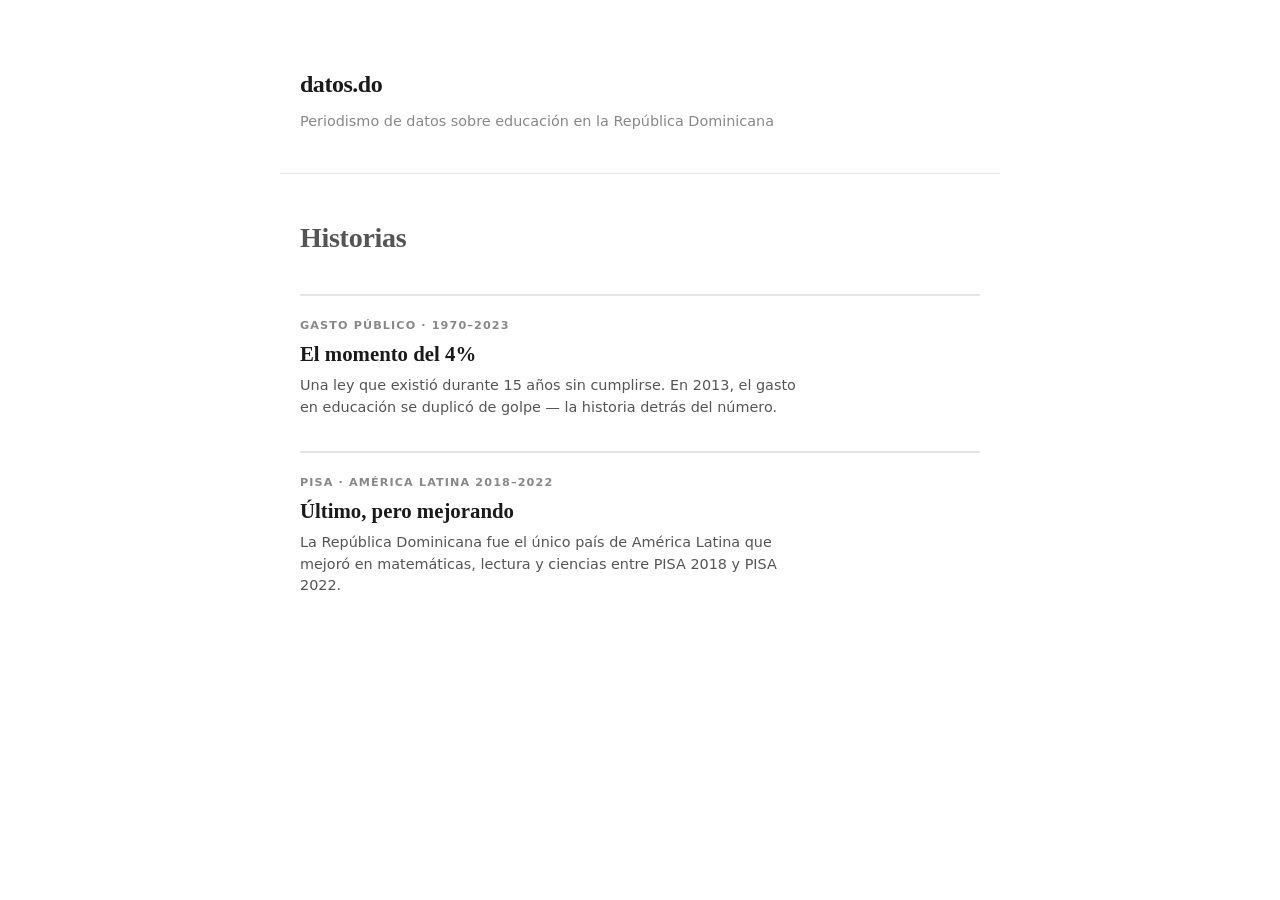
==== index.html @ 89c61c14 "feat: site frontend — homepage, story pages, D3 charts, styles Add all front-end files needed to ren" ====
<!DOCTYPE html>
<html lang="es">
<head>
  <meta charset="UTF-8">
  <meta name="viewport" content="width=device-width, initial-scale=1.0">
  <title>datos.do — Periodismo de datos sobre educación en RD</title>
  <link rel="stylesheet" href="shared/style.css">
</head>
<body>
  <header class="site-header">
    <a href="index.html" class="wordmark">datos.do</a>
    <p class="tagline">Periodismo de datos sobre educación en la República Dominicana</p>
  </header>

  <main class="story-index">
    <h2>Historias</h2>
    <ul class="story-list">
      <li>
        <a href="stories/4pct-moment/index.html" class="story-card">
          <div class="card-dek">Gasto público · 1970–2023</div>
          <h3>El momento del 4%</h3>
          <p class="card-summary">Una ley que existió durante 15 años sin cumplirse. En 2013, el gasto en educación se duplicó de golpe — la historia detrás del número.</p>
        </a>
      </li>
      <li>
        <a href="stories/pisa-trajectory/index.html" class="story-card">
          <div class="card-dek">PISA · América Latina 2018–2022</div>
          <h3>Último, pero mejorando</h3>
          <p class="card-summary">La República Dominicana fue el único país de América Latina que mejoró en matemáticas, lectura y ciencias entre PISA 2018 y PISA 2022.</p>
        </a>
      </li>
    </ul>
  </main>
</body>
</html>
---- shared/style.css ----
/* datos.do — global styles */

*, *::before, *::after {
  box-sizing: border-box;
  margin: 0;
  padding: 0;
}

:root {
  --text-primary:   #1a1a1a;
  --text-secondary: #555555;
  --text-muted:     #888888;
  --border-light:   #e5e5e5;
  --bg:             #ffffff;
  --bg-alt:         #f7f7f5;
  --accent-spending: #c0392b;
  --accent-pisa:     #2c4f8c;
  --max-width: 720px;
}

html {
  font-size: 16px;
  -webkit-font-smoothing: antialiased;
}

body {
  font-family: system-ui, -apple-system, sans-serif;
  font-size: 1rem;
  line-height: 1.7;
  color: var(--text-primary);
  background: var(--bg);
}

/* ── Layout ── */

.page-wrap {
  max-width: var(--max-width);
  margin: 0 auto;
  padding: 0 1.25rem;
}

/* ── Navigation / back link ── */

.back-link {
  display: inline-block;
  font-size: 0.85rem;
  color: var(--text-muted);
  text-decoration: none;
  letter-spacing: 0.02em;
  margin-bottom: 1.5rem;
}

.back-link:hover {
  color: var(--text-primary);
}

/* ── Story header ── */

.story-header {
  max-width: var(--max-width);
  margin: 0 auto;
  padding: 3rem 1.25rem 2rem;
}

.dek {
  font-size: 0.75rem;
  font-weight: 600;
  letter-spacing: 0.1em;
  text-transform: uppercase;
  color: var(--text-muted);
  margin-bottom: 0.75rem;
}

.story-header h1 {
  font-family: Georgia, serif;
  font-size: clamp(1.75rem, 4vw, 2.5rem);
  font-weight: 700;
  line-height: 1.2;
  color: var(--text-primary);
  margin-bottom: 1rem;
}

.subhed {
  font-size: 1.1rem;
  line-height: 1.5;
  color: var(--text-secondary);
  margin-bottom: 1rem;
  max-width: 60ch;
}

.byline {
  font-size: 0.8rem;
  color: var(--text-muted);
  letter-spacing: 0.02em;
}

/* ── Story body ── */

.story-body {
  max-width: var(--max-width);
  margin: 0 auto;
  padding: 0 1.25rem 2rem;
}

.story-body p {
  margin-bottom: 1.25rem;
  max-width: 65ch;
}

.story-body p:last-child {
  margin-bottom: 0;
}

/* ── Chart section ── */

.chart-section {
  max-width: 900px;
  margin: 2rem auto 3rem;
  padding: 0 1.25rem;
}

#chart-container {
  width: 100%;
  background: var(--bg);
}

.chart-note {
  font-size: 0.78rem;
  color: var(--text-muted);
  margin-top: 0.75rem;
  line-height: 1.4;
}

/* ── Homepage ── */

.site-header {
  max-width: var(--max-width);
  margin: 0 auto;
  padding: 4rem 1.25rem 2.5rem;
  border-bottom: 1px solid var(--border-light);
}

.site-header .wordmark {
  font-family: Georgia, serif;
  font-size: 1.5rem;
  font-weight: 700;
  color: var(--text-primary);
  letter-spacing: -0.02em;
  text-decoration: none;
}

.site-header .tagline {
  font-size: 0.9rem;
  color: var(--text-muted);
  margin-top: 0.25rem;
}

.story-index {
  max-width: var(--max-width);
  margin: 0 auto;
  padding: 2.5rem 1.25rem 4rem;
}

.story-index h2 {
  font-family: Georgia, serif;
  font-size: clamp(1.25rem, 3vw, 1.75rem);
  font-weight: 700;
  color: var(--text-secondary);
  margin-bottom: 2rem;
  letter-spacing: -0.01em;
}

.story-list {
  list-style: none;
  display: flex;
  flex-direction: column;
  gap: 2rem;
}

.story-card {
  border-top: 2px solid var(--border-light);
  padding-top: 1.25rem;
  text-decoration: none;
  color: inherit;
  display: block;
  transition: border-color 0.15s;
}

.story-card:hover {
  border-color: var(--text-primary);
}

.story-card .card-dek {
  font-size: 0.7rem;
  font-weight: 600;
  letter-spacing: 0.1em;
  text-transform: uppercase;
  color: var(--text-muted);
  margin-bottom: 0.4rem;
}

.story-card h3 {
  font-family: Georgia, serif;
  font-size: 1.3rem;
  font-weight: 700;
  line-height: 1.25;
  color: var(--text-primary);
  margin-bottom: 0.5rem;
}

.story-card .card-summary {
  font-size: 0.9rem;
  color: var(--text-secondary);
  line-height: 1.5;
  max-width: 55ch;
}

/* ── D3 chart defaults ── */

.axis path,
.axis line {
  stroke: var(--border-light);
}

.axis text {
  font-family: system-ui, sans-serif;
  font-size: 0.75rem;
  fill: #666;
}

.axis .domain {
  display: none;
}

/* ── Responsive ── */

@media (max-width: 600px) {
  .story-header {
    padding-top: 2rem;
  }

  .chart-section {
    padding: 0 0.75rem;
  }
}
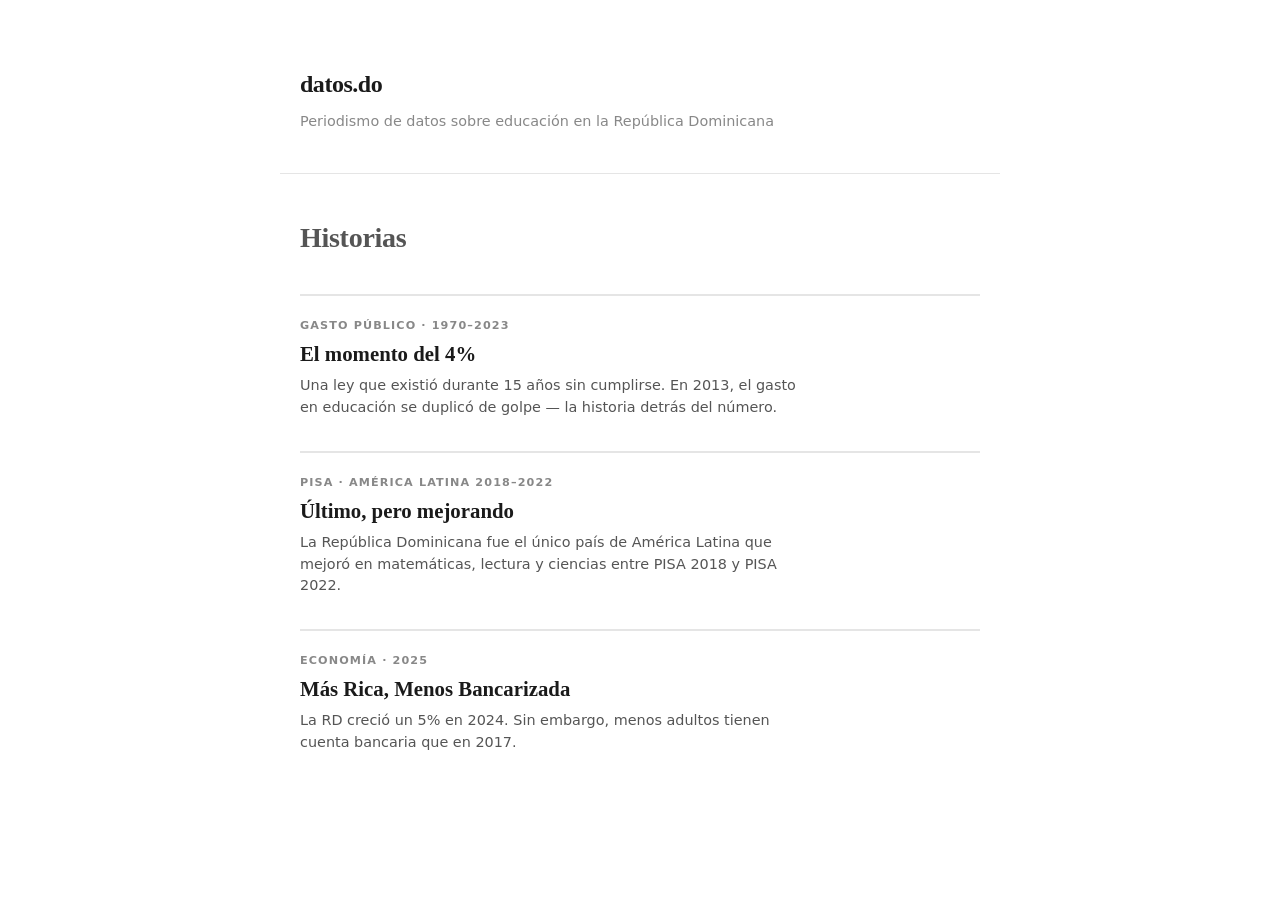
==== commit b9df5732: "feat: financial-inclusion long-form story — 4 charts, full narrative Add complete data journalism pi" ====
--- a/index.html
+++ b/index.html
@@ -29,6 +29,13 @@
           <p class="card-summary">La República Dominicana fue el único país de América Latina que mejoró en matemáticas, lectura y ciencias entre PISA 2018 y PISA 2022.</p>
         </a>
       </li>
+      <li>
+        <a href="stories/financial-inclusion/index.html" class="story-card">
+          <div class="card-dek">Economía · 2025</div>
+          <h3>Más Rica, Menos Bancarizada</h3>
+          <p class="card-summary">La RD creció un 5% en 2024. Sin embargo, menos adultos tienen cuenta bancaria que en 2017.</p>
+        </a>
+      </li>
     </ul>
   </main>
 </body>
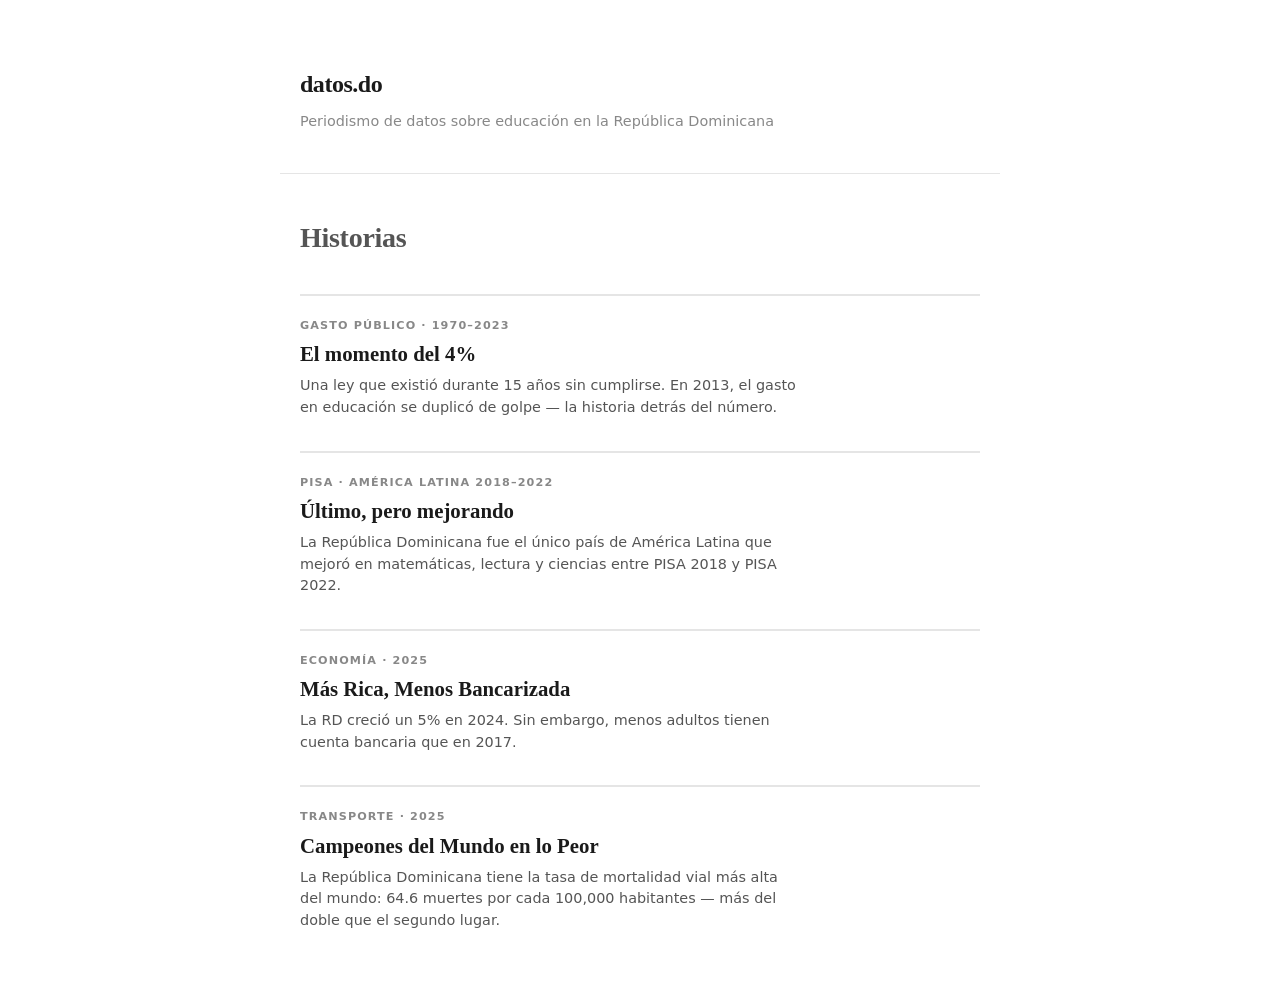
==== commit e348cfab: "feat: traffic story — Campeones del Mundo en lo Peor Four-chart long-form story on DR road safety: s" ====
--- a/index.html
+++ b/index.html
@@ -36,6 +36,13 @@
           <p class="card-summary">La RD creció un 5% en 2024. Sin embargo, menos adultos tienen cuenta bancaria que en 2017.</p>
         </a>
       </li>
+      <li>
+        <a href="stories/traffic/index.html" class="story-card">
+          <div class="card-dek">Transporte · 2025</div>
+          <h3>Campeones del Mundo en lo Peor</h3>
+          <p class="card-summary">La República Dominicana tiene la tasa de mortalidad vial más alta del mundo: 64.6 muertes por cada 100,000 habitantes — más del doble que el segundo lugar.</p>
+        </a>
+      </li>
     </ul>
   </main>
 </body>
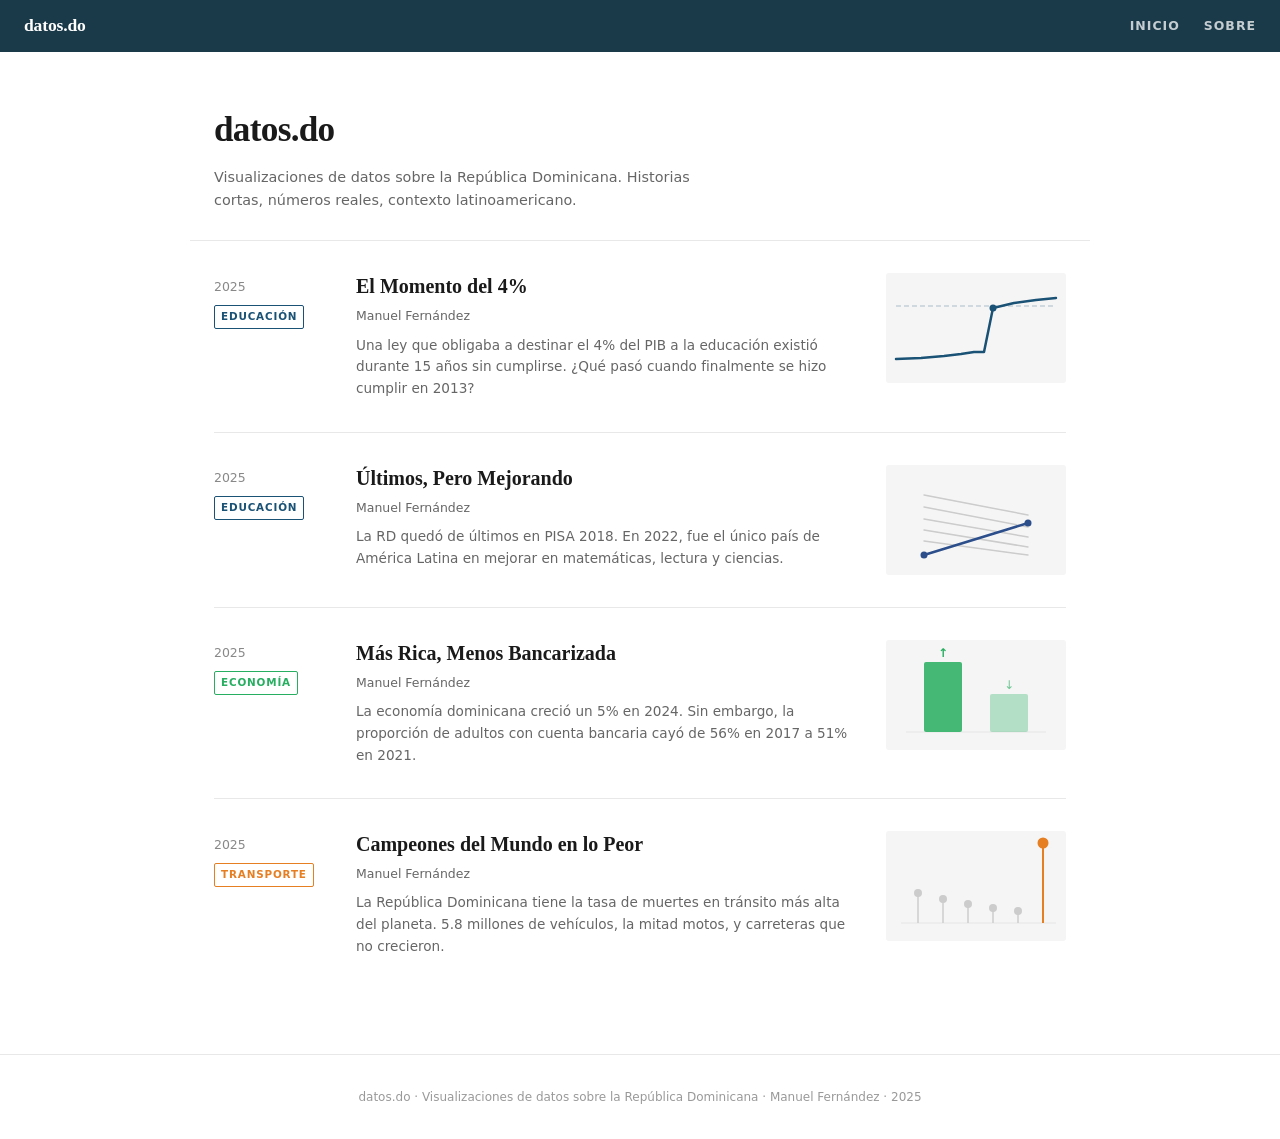
==== commit f3ca3615: "redesign: distill-style homepage, global nav bar, about page - shared/style.css: add .site-nav, dist" ====
--- a/index.html
+++ b/index.html
@@ -3,47 +3,125 @@
 <head>
   <meta charset="UTF-8">
   <meta name="viewport" content="width=device-width, initial-scale=1.0">
-  <title>datos.do — Periodismo de datos sobre educación en RD</title>
+  <title>datos.do — Visualizaciones de datos sobre la República Dominicana</title>
   <link rel="stylesheet" href="shared/style.css">
 </head>
 <body>
-  <header class="site-header">
-    <a href="index.html" class="wordmark">datos.do</a>
-    <p class="tagline">Periodismo de datos sobre educación en la República Dominicana</p>
-  </header>
 
-  <main class="story-index">
-    <h2>Historias</h2>
-    <ul class="story-list">
-      <li>
-        <a href="stories/4pct-moment/index.html" class="story-card">
-          <div class="card-dek">Gasto público · 1970–2023</div>
-          <h3>El momento del 4%</h3>
-          <p class="card-summary">Una ley que existió durante 15 años sin cumplirse. En 2013, el gasto en educación se duplicó de golpe — la historia detrás del número.</p>
-        </a>
-      </li>
-      <li>
-        <a href="stories/pisa-trajectory/index.html" class="story-card">
-          <div class="card-dek">PISA · América Latina 2018–2022</div>
-          <h3>Último, pero mejorando</h3>
-          <p class="card-summary">La República Dominicana fue el único país de América Latina que mejoró en matemáticas, lectura y ciencias entre PISA 2018 y PISA 2022.</p>
-        </a>
-      </li>
-      <li>
-        <a href="stories/financial-inclusion/index.html" class="story-card">
-          <div class="card-dek">Economía · 2025</div>
-          <h3>Más Rica, Menos Bancarizada</h3>
-          <p class="card-summary">La RD creció un 5% en 2024. Sin embargo, menos adultos tienen cuenta bancaria que en 2017.</p>
-        </a>
-      </li>
-      <li>
-        <a href="stories/traffic/index.html" class="story-card">
-          <div class="card-dek">Transporte · 2025</div>
-          <h3>Campeones del Mundo en lo Peor</h3>
-          <p class="card-summary">La República Dominicana tiene la tasa de mortalidad vial más alta del mundo: 64.6 muertes por cada 100,000 habitantes — más del doble que el segundo lugar.</p>
-        </a>
-      </li>
-    </ul>
+  <nav class="site-nav">
+    <a href="index.html" class="nav-logo">datos.do</a>
+    <div class="nav-links">
+      <a href="index.html">Inicio</a>
+      <a href="about.html">Sobre</a>
+    </div>
+  </nav>
+
+  <section class="home-intro">
+    <h1 class="site-name">datos.do</h1>
+    <p class="site-tagline">Visualizaciones de datos sobre la República Dominicana. Historias cortas, números reales, contexto latinoamericano.</p>
+  </section>
+
+  <main class="stories-list">
+
+    <div class="story-row">
+      <div class="story-meta">
+        <span class="story-date">2025</span>
+        <span class="story-badge story-badge--educacion">Educación</span>
+      </div>
+      <div class="story-content">
+        <h2 class="story-title"><a href="stories/4pct-moment/index.html">El Momento del 4%</a></h2>
+        <p class="story-authors">Manuel Fernández</p>
+        <p class="story-desc">Una ley que obligaba a destinar el 4% del PIB a la educación existió durante 15 años sin cumplirse. ¿Qué pasó cuando finalmente se hizo cumplir en 2013?</p>
+      </div>
+      <div class="story-thumb">
+        <svg viewBox="0 0 180 110" fill="none" xmlns="http://www.w3.org/2000/svg">
+          <line x1="10" y1="33" x2="170" y2="33" stroke="#1a5276" stroke-width="1" stroke-dasharray="5 3" opacity="0.35"/>
+          <polyline points="10,86 35,85 58,83 75,81 88,79 98,79 107,35 128,30 150,27 170,25"
+            stroke="#1a5276" stroke-width="2.5" stroke-linejoin="round" stroke-linecap="round"/>
+          <circle cx="107" cy="35" r="3.5" fill="#1a5276"/>
+        </svg>
+      </div>
+    </div>
+
+    <div class="story-row">
+      <div class="story-meta">
+        <span class="story-date">2025</span>
+        <span class="story-badge story-badge--educacion">Educación</span>
+      </div>
+      <div class="story-content">
+        <h2 class="story-title"><a href="stories/pisa-trajectory/index.html">Últimos, Pero Mejorando</a></h2>
+        <p class="story-authors">Manuel Fernández</p>
+        <p class="story-desc">La RD quedó de últimos en PISA 2018. En 2022, fue el único país de América Latina en mejorar en matemáticas, lectura y ciencias.</p>
+      </div>
+      <div class="story-thumb">
+        <svg viewBox="0 0 180 110" fill="none" xmlns="http://www.w3.org/2000/svg">
+          <line x1="38" y1="30" x2="142" y2="50" stroke="#ccc" stroke-width="1.5" stroke-linecap="round"/>
+          <line x1="38" y1="42" x2="142" y2="62" stroke="#ccc" stroke-width="1.5" stroke-linecap="round"/>
+          <line x1="38" y1="54" x2="142" y2="72" stroke="#ccc" stroke-width="1.5" stroke-linecap="round"/>
+          <line x1="38" y1="65" x2="142" y2="82" stroke="#ccc" stroke-width="1.5" stroke-linecap="round"/>
+          <line x1="38" y1="76" x2="142" y2="90" stroke="#ccc" stroke-width="1.5" stroke-linecap="round"/>
+          <line x1="38" y1="90" x2="142" y2="58" stroke="#2c4f8c" stroke-width="2.5" stroke-linecap="round"/>
+          <circle cx="38" cy="90" r="3.5" fill="#2c4f8c"/>
+          <circle cx="142" cy="58" r="3.5" fill="#2c4f8c"/>
+        </svg>
+      </div>
+    </div>
+
+    <div class="story-row">
+      <div class="story-meta">
+        <span class="story-date">2025</span>
+        <span class="story-badge story-badge--economia">Economía</span>
+      </div>
+      <div class="story-content">
+        <h2 class="story-title"><a href="stories/financial-inclusion/index.html">Más Rica, Menos Bancarizada</a></h2>
+        <p class="story-authors">Manuel Fernández</p>
+        <p class="story-desc">La economía dominicana creció un 5% en 2024. Sin embargo, la proporción de adultos con cuenta bancaria cayó de 56% en 2017 a 51% en 2021.</p>
+      </div>
+      <div class="story-thumb">
+        <svg viewBox="0 0 180 110" fill="none" xmlns="http://www.w3.org/2000/svg">
+          <line x1="20" y1="92" x2="160" y2="92" stroke="#e5e5e5" stroke-width="1"/>
+          <rect x="38" y="22" width="38" height="70" fill="#27ae60" rx="2" opacity="0.85"/>
+          <text x="57" y="17" text-anchor="middle" font-family="system-ui,sans-serif" font-size="12" fill="#27ae60" font-weight="700">↑</text>
+          <rect x="104" y="54" width="38" height="38" fill="#27ae60" rx="2" opacity="0.32"/>
+          <text x="123" y="49" text-anchor="middle" font-family="system-ui,sans-serif" font-size="12" fill="#27ae60" opacity="0.65">↓</text>
+        </svg>
+      </div>
+    </div>
+
+    <div class="story-row">
+      <div class="story-meta">
+        <span class="story-date">2025</span>
+        <span class="story-badge story-badge--transporte">Transporte</span>
+      </div>
+      <div class="story-content">
+        <h2 class="story-title"><a href="stories/traffic/index.html">Campeones del Mundo en lo Peor</a></h2>
+        <p class="story-authors">Manuel Fernández</p>
+        <p class="story-desc">La República Dominicana tiene la tasa de muertes en tránsito más alta del planeta. 5.8 millones de vehículos, la mitad motos, y carreteras que no crecieron.</p>
+      </div>
+      <div class="story-thumb">
+        <svg viewBox="0 0 180 110" fill="none" xmlns="http://www.w3.org/2000/svg">
+          <line x1="15" y1="92" x2="170" y2="92" stroke="#e5e5e5" stroke-width="1"/>
+          <line x1="32" y1="62" x2="32" y2="92" stroke="#ccc" stroke-width="1.5"/>
+          <circle cx="32" cy="62" r="4" fill="#ccc"/>
+          <line x1="57" y1="68" x2="57" y2="92" stroke="#ccc" stroke-width="1.5"/>
+          <circle cx="57" cy="68" r="4" fill="#ccc"/>
+          <line x1="82" y1="73" x2="82" y2="92" stroke="#ccc" stroke-width="1.5"/>
+          <circle cx="82" cy="73" r="4" fill="#ccc"/>
+          <line x1="107" y1="77" x2="107" y2="92" stroke="#ccc" stroke-width="1.5"/>
+          <circle cx="107" cy="77" r="4" fill="#ccc"/>
+          <line x1="132" y1="80" x2="132" y2="92" stroke="#ccc" stroke-width="1.5"/>
+          <circle cx="132" cy="80" r="4" fill="#ccc"/>
+          <line x1="157" y1="12" x2="157" y2="92" stroke="#e67e22" stroke-width="2"/>
+          <circle cx="157" cy="12" r="5.5" fill="#e67e22"/>
+        </svg>
+      </div>
+    </div>
+
   </main>
+
+  <footer class="site-footer">
+    datos.do · Visualizaciones de datos sobre la República Dominicana · Manuel Fernández · 2025
+  </footer>
+
 </body>
 </html>
--- a/shared/style.css
+++ b/shared/style.css
@@ -232,7 +232,253 @@
   display: none;
 }
 
+/* ── Methodology / sources ── */
+
+.methodology-note {
+  border-top: 1px solid var(--border-light);
+  margin-top: 2.5rem;
+  padding-top: 1rem;
+}
+
+.sources-label {
+  font-size: 0.72rem;
+  font-weight: 600;
+  letter-spacing: 0.1em;
+  text-transform: uppercase;
+  color: var(--text-muted);
+  margin-bottom: 0.6rem;
+}
+
+.methodology-note ul {
+  list-style: none;
+  padding: 0;
+  margin: 0;
+}
+
+.methodology-note li {
+  font-size: 0.75rem;
+  font-style: italic;
+  color: #888;
+  line-height: 1.55;
+  padding-left: 1.1rem;
+  position: relative;
+  margin-bottom: 0.3rem;
+}
+
+.methodology-note li::before {
+  content: "·";
+  position: absolute;
+  left: 0;
+  color: var(--text-muted);
+  font-weight: 700;
+  font-style: normal;
+}
+
+.methodology-note li strong {
+  font-style: normal;
+}
+
+/* ── Global nav bar ── */
+
+.site-nav {
+  position: sticky;
+  top: 0;
+  z-index: 100;
+  background: #1a3a4a;
+  height: 52px;
+  display: flex;
+  align-items: center;
+  justify-content: space-between;
+  padding: 0 1.5rem;
+}
+
+.nav-logo {
+  font-family: Georgia, serif;
+  font-size: 1.1rem;
+  font-weight: 700;
+  color: #ffffff;
+  text-decoration: none;
+  letter-spacing: -0.01em;
+}
+
+.nav-logo:hover {
+  opacity: 0.85;
+}
+
+.nav-links {
+  display: flex;
+  gap: 1.5rem;
+  align-items: center;
+}
+
+.nav-links a {
+  font-size: 0.78rem;
+  font-weight: 600;
+  text-transform: uppercase;
+  letter-spacing: 0.08em;
+  color: rgba(255, 255, 255, 0.75);
+  text-decoration: none;
+  transition: color 0.15s;
+}
+
+.nav-links a:hover {
+  color: #ffffff;
+}
+
+/* ── Homepage intro ── */
+
+.home-intro {
+  max-width: 900px;
+  margin: 0 auto;
+  padding: 3rem 1.5rem 1.75rem;
+  border-bottom: 1px solid #e8e8e8;
+}
+
+.site-name {
+  font-family: Georgia, serif;
+  font-size: clamp(1.6rem, 3.5vw, 2.2rem);
+  font-weight: 700;
+  color: var(--text-primary);
+  letter-spacing: -0.02em;
+  margin-bottom: 0.4rem;
+}
+
+.site-tagline {
+  font-size: 0.9rem;
+  color: #666;
+  line-height: 1.6;
+  max-width: 55ch;
+  margin-top: 0.4rem;
+}
+
+/* ── Stories list (distill-style) ── */
+
+.stories-list {
+  max-width: 900px;
+  margin: 0 auto;
+  padding: 0 1.5rem 4rem;
+}
+
+.story-row {
+  display: grid;
+  grid-template-columns: 110px 1fr 180px;
+  gap: 2rem;
+  align-items: start;
+  padding: 2rem 0;
+}
+
+.story-row + .story-row {
+  border-top: 1px solid #e8e8e8;
+}
+
+.story-meta {
+  display: flex;
+  flex-direction: column;
+  gap: 0.5rem;
+  padding-top: 0.15rem;
+}
+
+.story-date {
+  font-size: 0.78rem;
+  color: #888;
+  font-variant-numeric: tabular-nums;
+}
+
+.story-badge {
+  font-size: 0.65rem;
+  font-weight: 700;
+  text-transform: uppercase;
+  letter-spacing: 0.08em;
+  border: 1px solid currentColor;
+  padding: 2px 6px;
+  border-radius: 2px;
+  width: fit-content;
+}
+
+.story-badge--educacion  { color: #1a5276; }
+.story-badge--economia   { color: #27ae60; }
+.story-badge--transporte { color: #e67e22; }
+
+.story-content {
+  min-width: 0;
+}
+
+.story-title {
+  font-family: Georgia, serif;
+  font-size: 1.25rem;
+  font-weight: 700;
+  line-height: 1.3;
+  color: var(--text-primary);
+  margin-bottom: 6px;
+}
+
+.story-title a {
+  color: inherit;
+  text-decoration: none;
+}
+
+.story-title a:hover {
+  text-decoration: underline;
+}
+
+.story-authors {
+  font-size: 0.78rem;
+  color: #666;
+  margin-bottom: 8px;
+}
+
+.story-desc {
+  font-size: 0.85rem;
+  color: #666;
+  line-height: 1.6;
+  margin: 0;
+}
+
+.story-thumb {
+  width: 180px;
+  height: 110px;
+  border-radius: 3px;
+  overflow: hidden;
+  background: #f5f5f5;
+  display: flex;
+  align-items: center;
+  justify-content: center;
+  flex-shrink: 0;
+}
+
+.story-thumb svg {
+  width: 100%;
+  height: 100%;
+}
+
+/* ── Site footer ── */
+
+.site-footer {
+  border-top: 1px solid #e8e8e8;
+  padding: 2rem 1.5rem;
+  text-align: center;
+  font-size: 0.75rem;
+  color: #999;
+}
+
 /* ── Responsive ── */
+
+@media (max-width: 680px) {
+  .story-row {
+    grid-template-columns: 1fr;
+    gap: 0.75rem;
+  }
+
+  .story-thumb {
+    display: none;
+  }
+
+  .story-meta {
+    flex-direction: row;
+    align-items: center;
+    gap: 0.75rem;
+  }
+}
 
 @media (max-width: 600px) {
   .story-header {
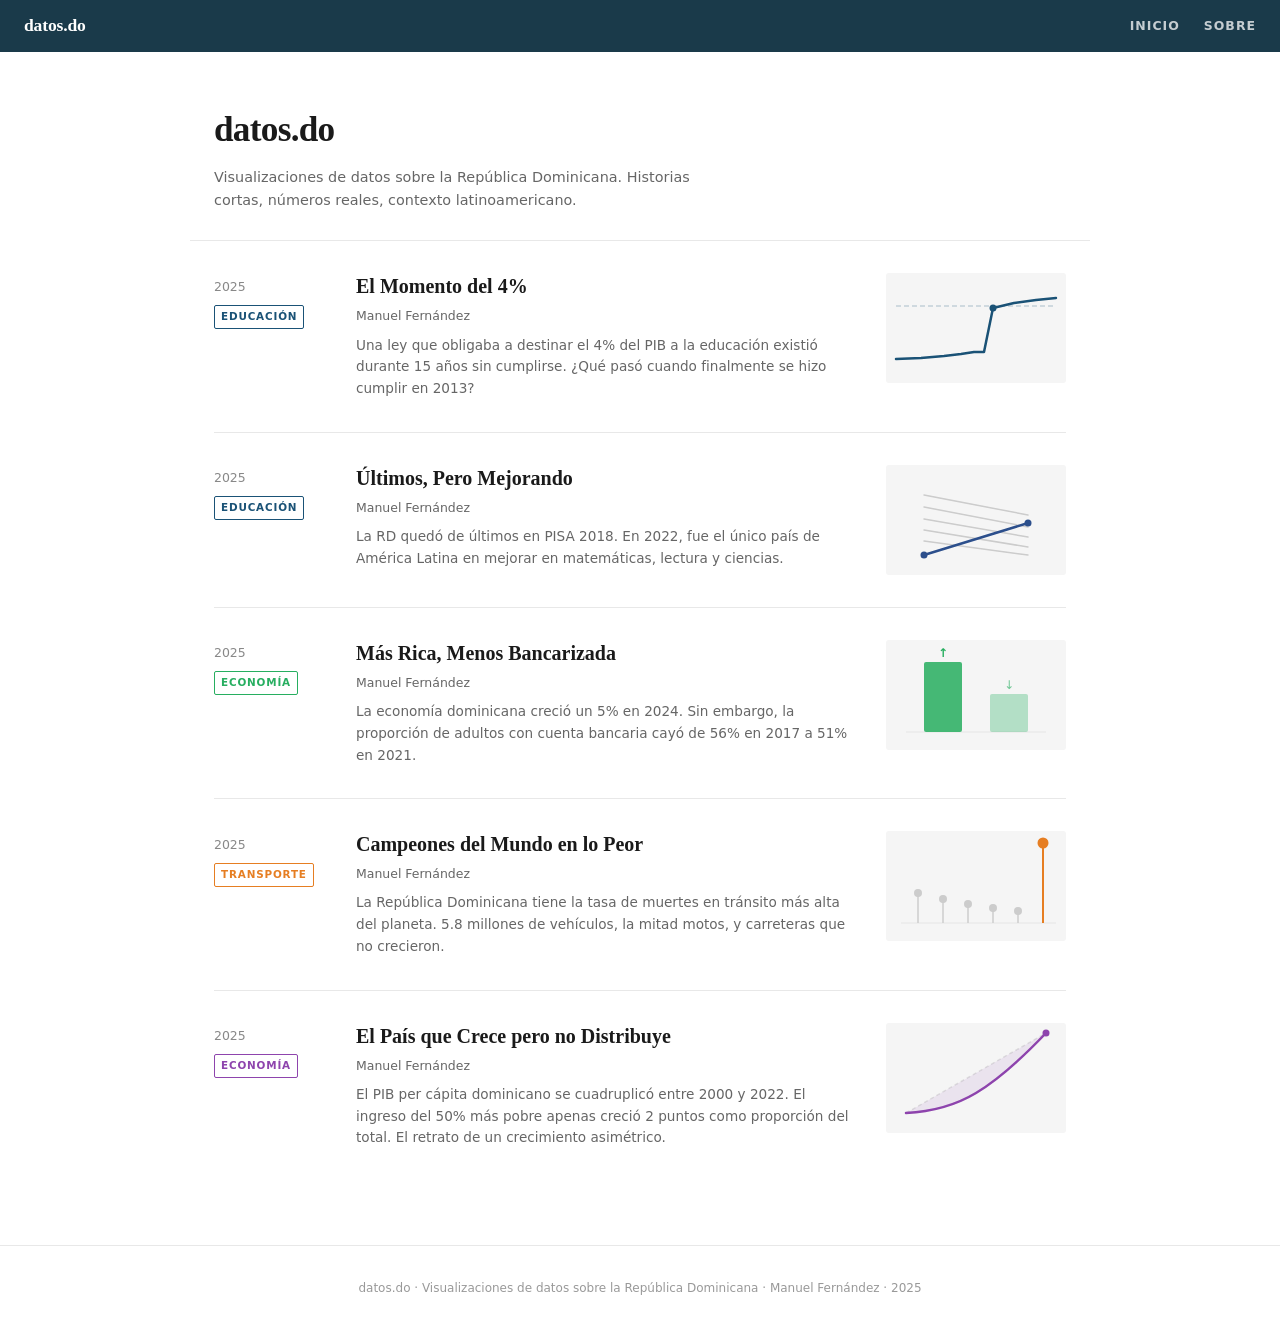
==== commit db0e8fd1: "feat: add inequality story — El País que Crece pero no Distribuye 5-chart long-form story on income " ====
--- a/index.html
+++ b/index.html
@@ -117,6 +117,30 @@
       </div>
     </div>
 
+    <div class="story-row">
+      <div class="story-meta">
+        <span class="story-date">2025</span>
+        <span class="story-badge story-badge--desigualdad">Economía</span>
+      </div>
+      <div class="story-content">
+        <h2 class="story-title"><a href="stories/inequality/index.html">El País que Crece pero no Distribuye</a></h2>
+        <p class="story-authors">Manuel Fernández</p>
+        <p class="story-desc">El PIB per cápita dominicano se cuadruplicó entre 2000 y 2022. El ingreso del 50% más pobre apenas creció 2 puntos como proporción del total. El retrato de un crecimiento asimétrico.</p>
+      </div>
+      <div class="story-thumb">
+        <svg viewBox="0 0 180 110" fill="none" xmlns="http://www.w3.org/2000/svg">
+          <!-- Lorenz curve: diagonal equality line + actual curve below -->
+          <line x1="20" y1="90" x2="160" y2="10" stroke="#ddd" stroke-width="1.5" stroke-dasharray="4 3"/>
+          <path d="M 20 90 Q 60 88 90 70 T 160 10"
+            stroke="#8e44ad" stroke-width="2.5" stroke-linecap="round" fill="none"/>
+          <!-- Shaded area between curves -->
+          <path d="M 20 90 Q 60 88 90 70 T 160 10 L 160 10 L 20 90 Z"
+            fill="#8e44ad" opacity="0.10"/>
+          <circle cx="160" cy="10" r="3.5" fill="#8e44ad"/>
+        </svg>
+      </div>
+    </div>
+
   </main>
 
   <footer class="site-footer">
--- a/shared/style.css
+++ b/shared/style.css
@@ -395,9 +395,10 @@
   width: fit-content;
 }
 
-.story-badge--educacion  { color: #1a5276; }
-.story-badge--economia   { color: #27ae60; }
-.story-badge--transporte { color: #e67e22; }
+.story-badge--educacion    { color: #1a5276; }
+.story-badge--economia     { color: #27ae60; }
+.story-badge--transporte   { color: #e67e22; }
+.story-badge--desigualdad  { color: #8e44ad; }
 
 .story-content {
   min-width: 0;
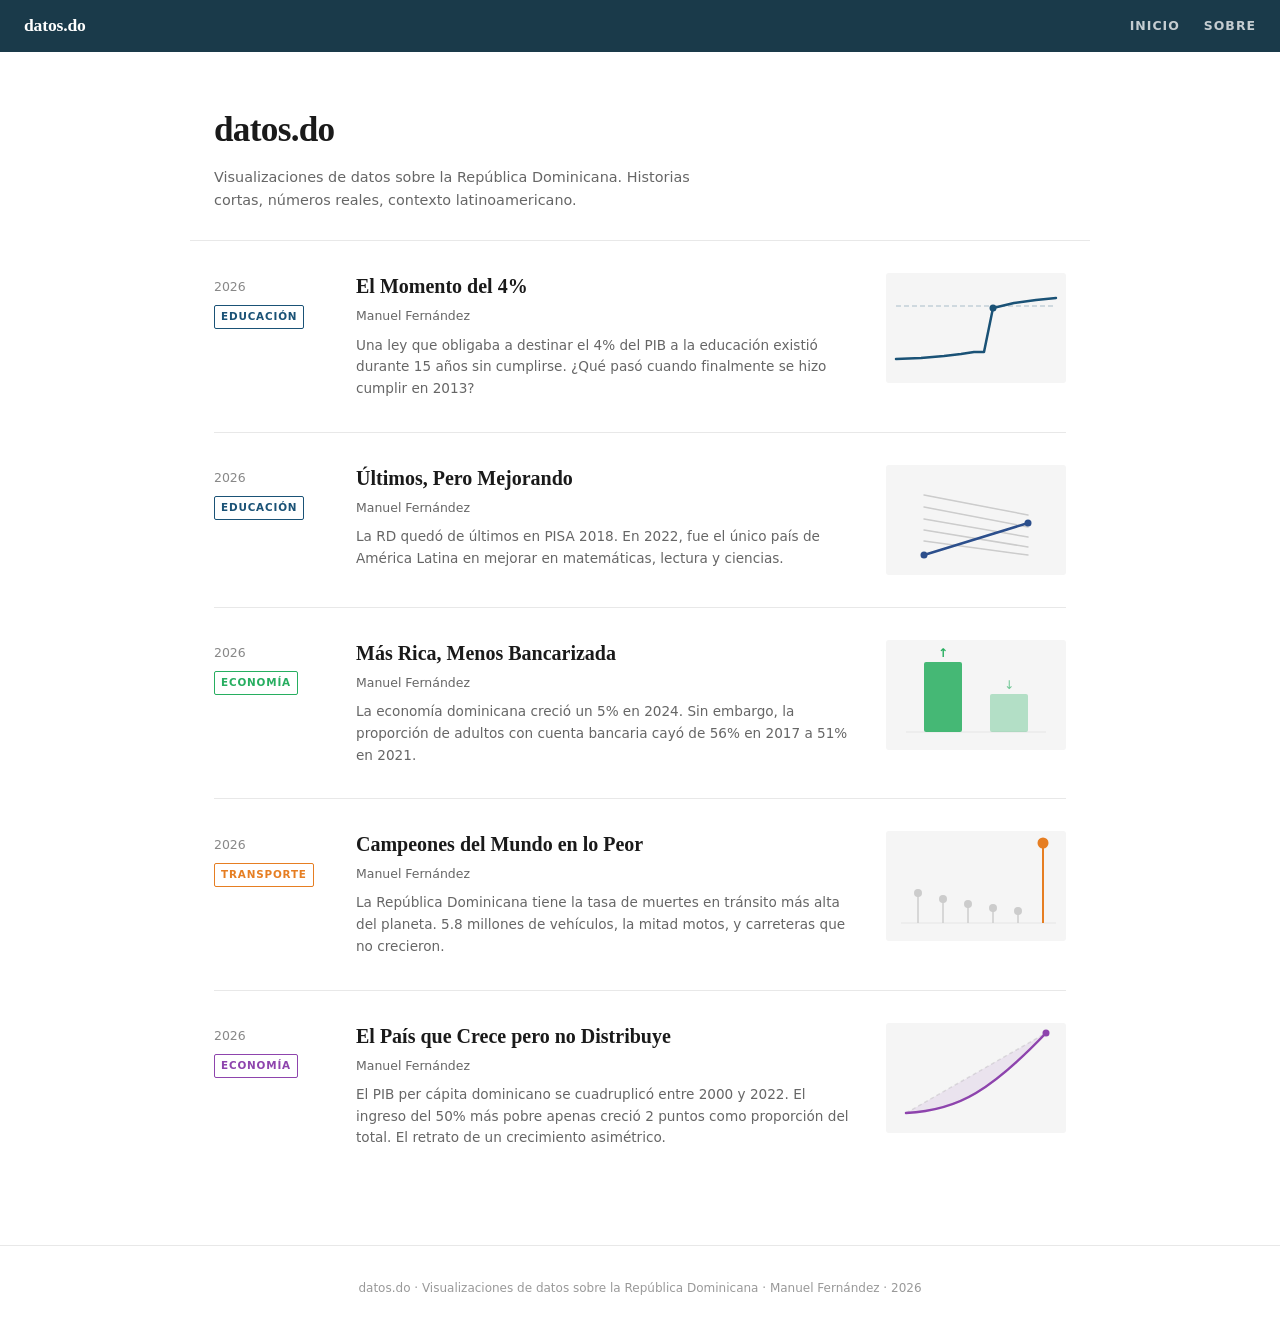
==== commit 75b42b2c: "fix: update publication year to 2026 Co-Authored-By: Claude Sonnet 4.6 <noreply@anthropic.com>" ====
--- a/index.html
+++ b/index.html
@@ -25,7 +25,7 @@
 
     <div class="story-row">
       <div class="story-meta">
-        <span class="story-date">2025</span>
+        <span class="story-date">2026</span>
         <span class="story-badge story-badge--educacion">Educación</span>
       </div>
       <div class="story-content">
@@ -45,7 +45,7 @@
 
     <div class="story-row">
       <div class="story-meta">
-        <span class="story-date">2025</span>
+        <span class="story-date">2026</span>
         <span class="story-badge story-badge--educacion">Educación</span>
       </div>
       <div class="story-content">
@@ -69,7 +69,7 @@
 
     <div class="story-row">
       <div class="story-meta">
-        <span class="story-date">2025</span>
+        <span class="story-date">2026</span>
         <span class="story-badge story-badge--economia">Economía</span>
       </div>
       <div class="story-content">
@@ -90,7 +90,7 @@
 
     <div class="story-row">
       <div class="story-meta">
-        <span class="story-date">2025</span>
+        <span class="story-date">2026</span>
         <span class="story-badge story-badge--transporte">Transporte</span>
       </div>
       <div class="story-content">
@@ -119,7 +119,7 @@
 
     <div class="story-row">
       <div class="story-meta">
-        <span class="story-date">2025</span>
+        <span class="story-date">2026</span>
         <span class="story-badge story-badge--desigualdad">Economía</span>
       </div>
       <div class="story-content">
@@ -144,7 +144,7 @@
   </main>
 
   <footer class="site-footer">
-    datos.do · Visualizaciones de datos sobre la República Dominicana · Manuel Fernández · 2025
+    datos.do · Visualizaciones de datos sobre la República Dominicana · Manuel Fernández · 2026
   </footer>
 
 </body>
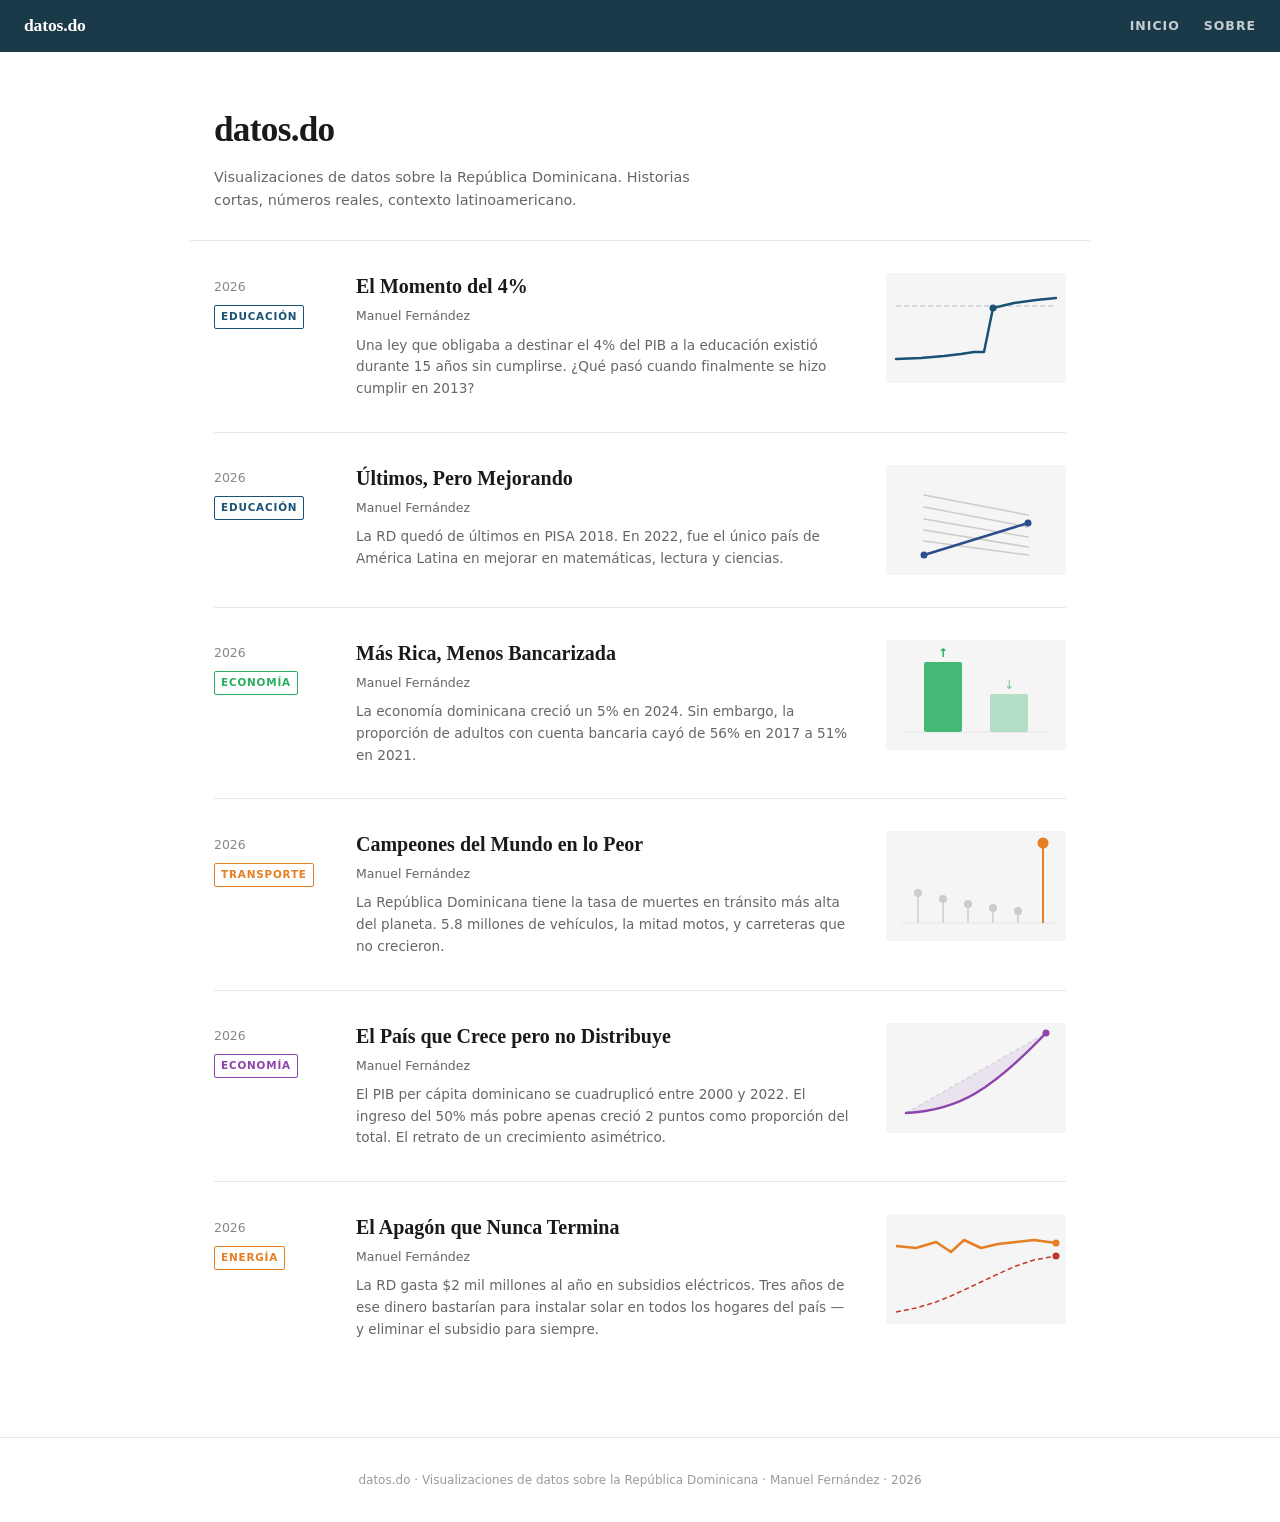
==== commit f8daca6d: "feat: electricity story — El Apagón que Nunca Termina Full story on the DR electricity crisis: 4 D3 " ====
--- a/index.html
+++ b/index.html
@@ -141,6 +141,31 @@
       </div>
     </div>
 
+    <div class="story-row">
+      <div class="story-meta">
+        <span class="story-date">2026</span>
+        <span class="story-badge story-badge--energia">Energía</span>
+      </div>
+      <div class="story-content">
+        <h2 class="story-title"><a href="stories/electricity/index.html">El Apagón que Nunca Termina</a></h2>
+        <p class="story-authors">Manuel Fernández</p>
+        <p class="story-desc">La RD gasta $2 mil millones al año en subsidios eléctricos. Tres años de ese dinero bastarían para instalar solar en todos los hogares del país — y eliminar el subsidio para siempre.</p>
+      </div>
+      <div class="story-thumb">
+        <svg viewBox="0 0 180 110" fill="none" xmlns="http://www.w3.org/2000/svg">
+          <!-- Losses line: flat, staying high -->
+          <polyline points="10,32 30,34 50,28 65,38 78,26 95,34 112,30 130,28 148,26 170,29"
+            stroke="#e67e22" stroke-width="2.5" stroke-linejoin="round" fill="none"/>
+          <!-- Subsidy line: steadily rising -->
+          <polyline points="10,98 30,94 50,88 65,82 78,76 95,68 112,60 130,52 148,46 170,42"
+            stroke="#c0392b" stroke-width="1.5" stroke-dasharray="5 3" stroke-linejoin="round" fill="none"/>
+          <!-- End dots -->
+          <circle cx="170" cy="29" r="3.5" fill="#e67e22"/>
+          <circle cx="170" cy="42" r="3.5" fill="#c0392b"/>
+        </svg>
+      </div>
+    </div>
+
   </main>
 
   <footer class="site-footer">
--- a/shared/style.css
+++ b/shared/style.css
@@ -131,6 +131,42 @@
   line-height: 1.4;
 }
 
+.chart-note a {
+  color: var(--text-muted);
+  text-decoration: underline;
+  text-decoration-color: var(--border-light);
+  text-underline-offset: 2px;
+}
+
+.chart-note a:hover {
+  color: var(--text-primary);
+  text-decoration-color: var(--text-muted);
+}
+
+/* ── Chart headlines (McKinsey-style insight titles) ── */
+
+.chart-headline {
+  max-width: 900px;
+  margin: 0 auto 0.75rem;
+  padding: 0 1.25rem;
+}
+
+.chart-title {
+  font-family: Georgia, serif;
+  font-size: clamp(1rem, 2.5vw, 1.3rem);
+  font-weight: 700;
+  color: var(--text-primary);
+  line-height: 1.25;
+  margin-bottom: 0.35rem;
+}
+
+.chart-subhead {
+  font-size: 0.82rem;
+  color: var(--text-muted);
+  line-height: 1.55;
+  margin: 0;
+}
+
 /* ── Homepage ── */
 
 .site-header {
@@ -399,6 +435,7 @@
 .story-badge--economia     { color: #27ae60; }
 .story-badge--transporte   { color: #e67e22; }
 .story-badge--desigualdad  { color: #8e44ad; }
+.story-badge--energia      { color: #e67e22; }
 
 .story-content {
   min-width: 0;
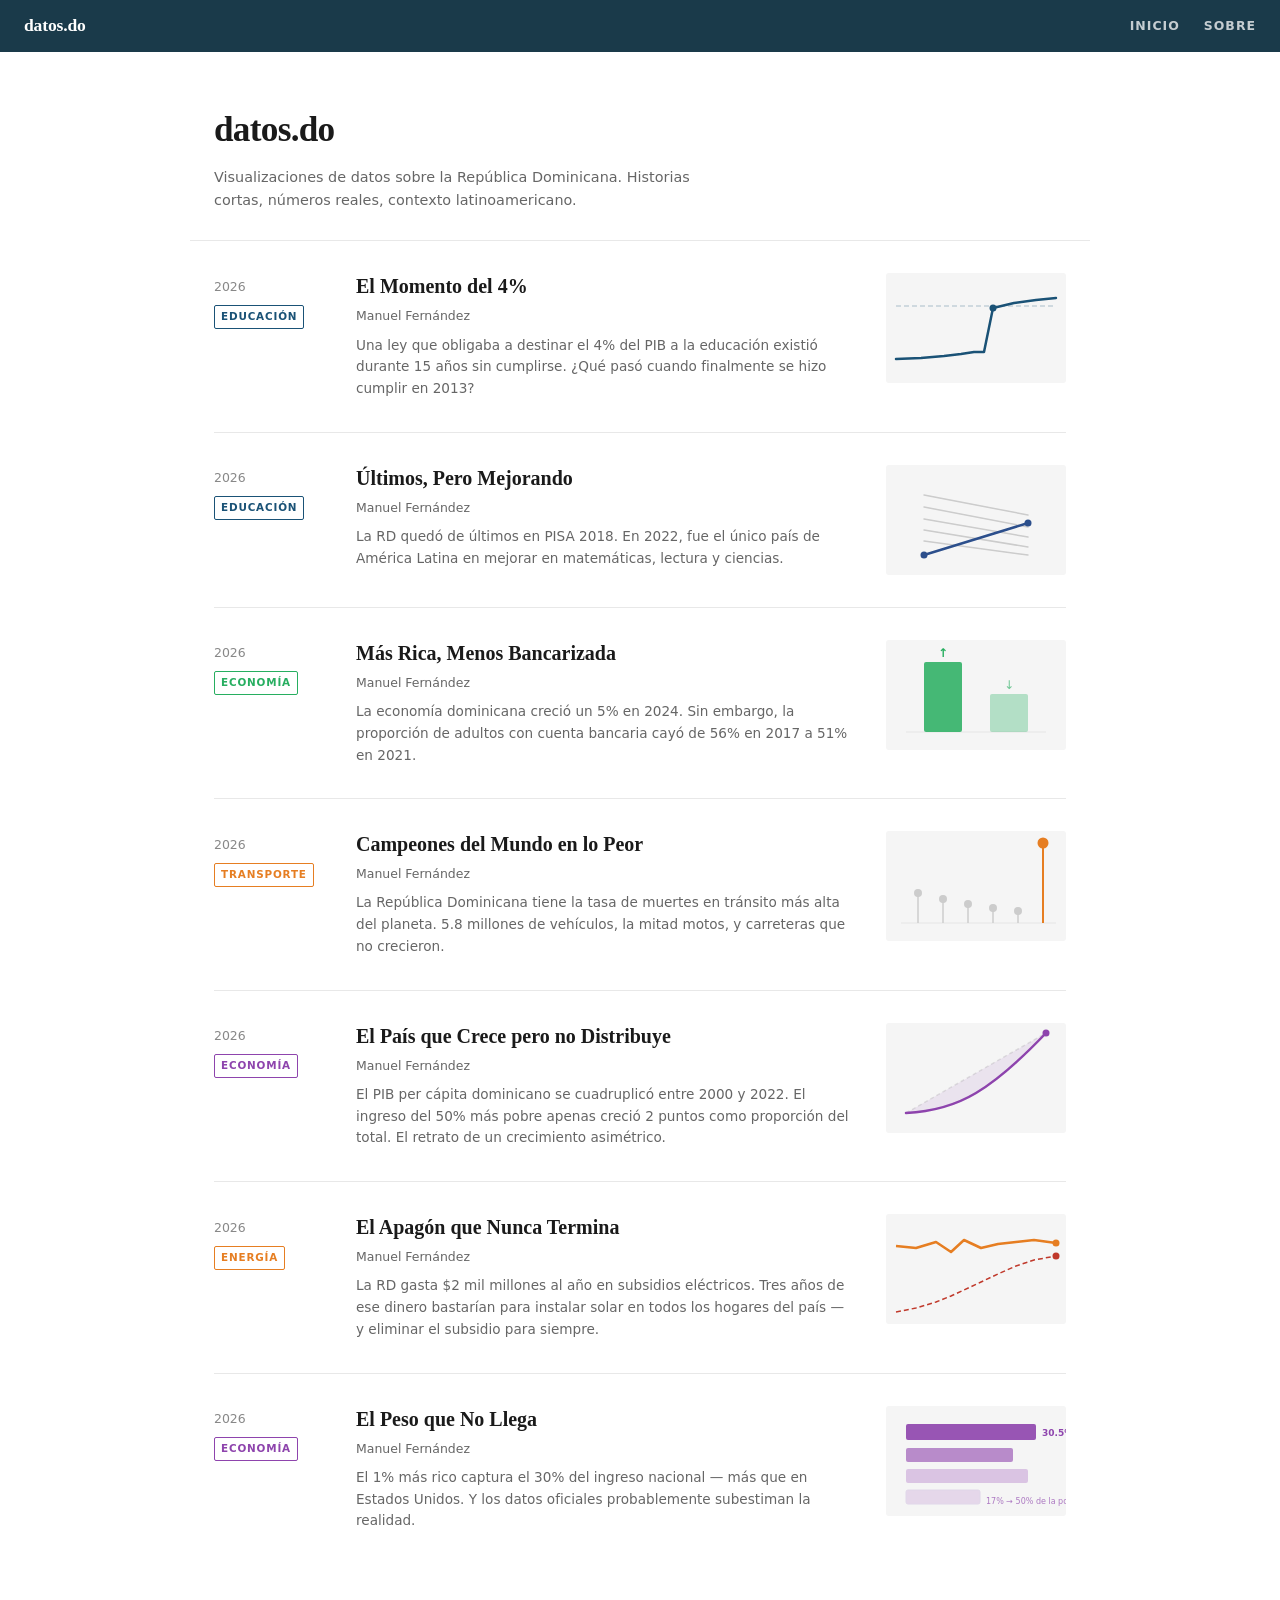
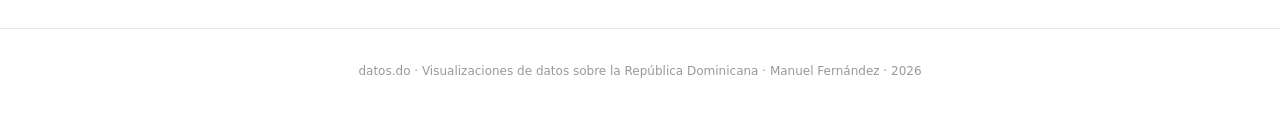
==== commit 98c0c945: "feat: wealth concentration story — El Peso que No Llega Four D3 charts covering income distribution " ====
--- a/index.html
+++ b/index.html
@@ -166,6 +166,29 @@
       </div>
     </div>
 
+    <div class="story-row">
+      <div class="story-meta">
+        <span class="story-date">2026</span>
+        <span class="story-badge story-badge--desigualdad">Economía</span>
+      </div>
+      <div class="story-content">
+        <h2 class="story-title"><a href="stories/wealth-concentration/index.html">El Peso que No Llega</a></h2>
+        <p class="story-authors">Manuel Fernández</p>
+        <p class="story-desc">El 1% más rico captura el 30% del ingreso nacional — más que en Estados Unidos. Y los datos oficiales probablemente subestiman la realidad.</p>
+      </div>
+      <div class="story-thumb">
+        <svg viewBox="0 0 180 110" fill="none" xmlns="http://www.w3.org/2000/svg">
+          <!-- Proportional bars: wide for top, narrow for bottom -->
+          <rect x="20" y="18" width="130" height="16" rx="2" fill="#8e44ad" opacity="0.9"/>
+          <text x="156" y="30" font-family="system-ui,sans-serif" font-size="9" fill="#8e44ad" font-weight="700">30.5%</text>
+          <rect x="20" y="42" width="107" height="14" rx="2" fill="#a569bd" opacity="0.75"/>
+          <rect x="20" y="63" width="122" height="14" rx="2" fill="#d2b4de" opacity="0.75"/>
+          <rect x="20" y="84" width="74" height="14" rx="2" fill="#d2b4de" opacity="0.45" stroke="#c8b2db" stroke-width="1"/>
+          <text x="100" y="98" font-family="system-ui,sans-serif" font-size="8" fill="#8e44ad" opacity="0.7">17% → 50% de la pob.</text>
+        </svg>
+      </div>
+    </div>
+
   </main>
 
   <footer class="site-footer">
